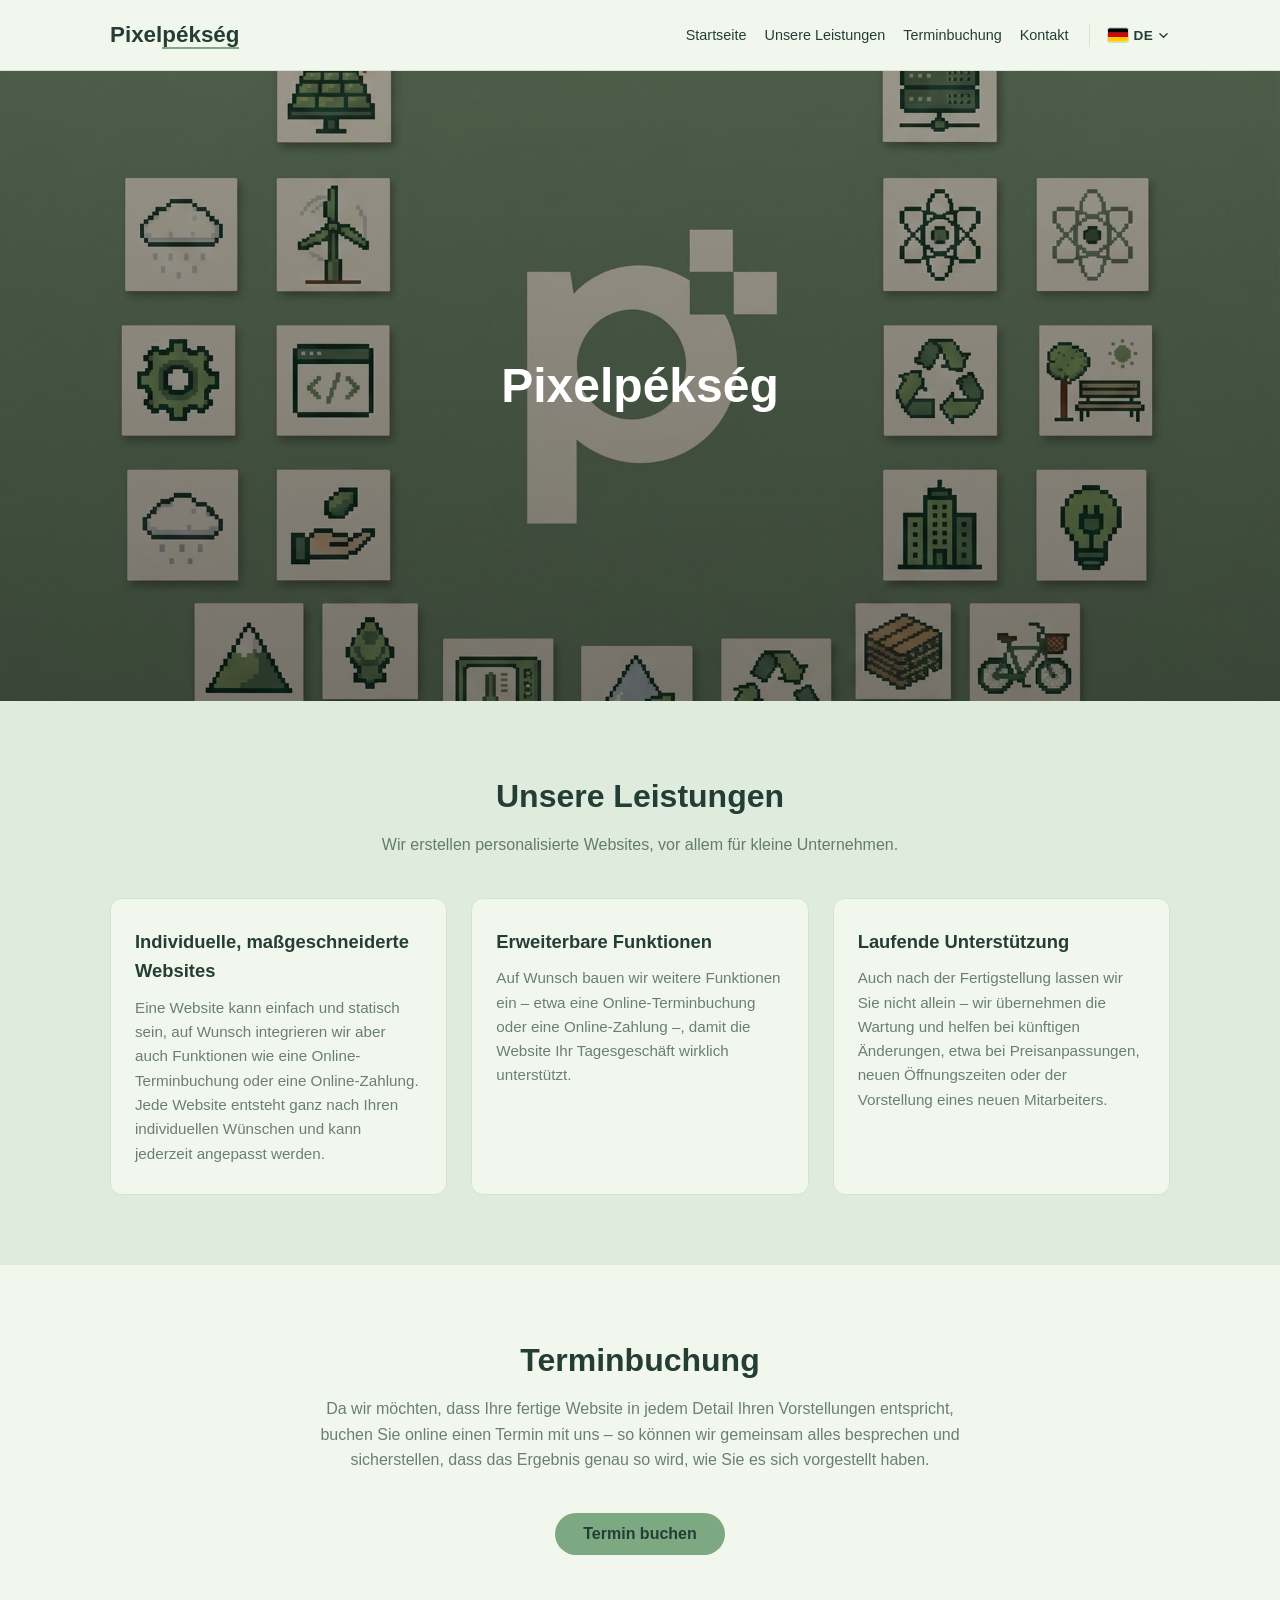
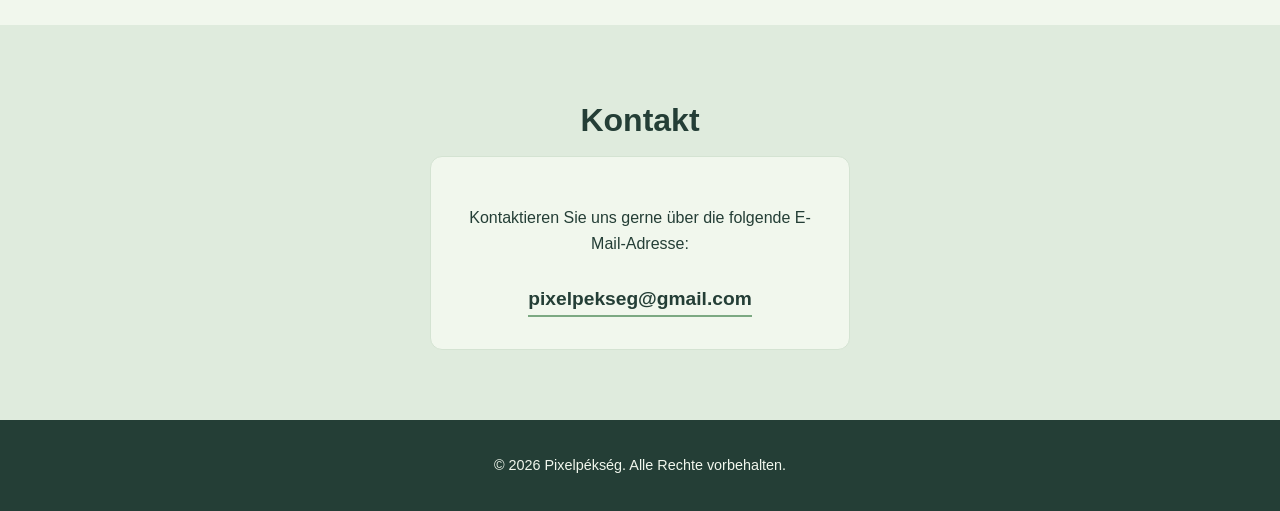
==== de/index.html @ 6c11970d "Initial commit: Pixelpekseg demo website" ====
<!DOCTYPE html>
<html lang="de">
<head>
  <meta charset="UTF-8">
  <meta name="viewport" content="width=device-width, initial-scale=1.0">
  <title>Pixelpékség</title>
  <!-- Replace / upload images/favicon.jpeg with your own logo/icon -->
  <link rel="icon" type="image/jpeg" href="../images/favicon.jpeg">
  <link rel="apple-touch-icon" href="../images/favicon.jpeg">
  <link rel="stylesheet" href="../style.css">
</head>
<body>

  <!-- Header / navigation -->
  <header class="site-header">
    <div class="container header-inner">
      <a href="#home" class="logo">Pixel<span>pékség</span></a>

      <!-- Hamburger button for mobile view -->
      <button class="nav-toggle" id="navToggle" aria-label="Menü öffnen">
        <span></span>
        <span></span>
        <span></span>
      </button>

      <nav class="main-nav" id="mainNav">
        <ul>
          <li><a href="#home">Startseite</a></li>
          <li><a href="#services">Unsere Leistungen</a></li>
          <li><button id="Anywhere_button_nav" class="nav-book-btn anywhere-book-now-button" type="button" data-booking-url="https://pixelpekseg.setmore.com/de/categories/e52a89fd-6958-428e-9dd6-ecbcb98e0421" data-new-tab="false">Terminbuchung</button></li>
          <li><a href="#contact">Kontakt</a></li>
        </ul>

        <!-- Language picker: only the current language is shown, click opens a popup modal -->
        <div class="lang-switch">
          <button class="lang-current" id="langToggle" type="button" aria-haspopup="dialog" aria-expanded="false">
            <svg class="flag" viewBox="0 0 30 20"><rect width="30" height="6.67" fill="#000"/><rect y="6.67" width="30" height="6.67" fill="#DD0000"/><rect y="13.34" width="30" height="6.66" fill="#FFCE00"/></svg>
            DE
            <svg class="chevron" viewBox="0 0 10 6"><path d="M1 1l4 4 4-4" fill="none" stroke="currentColor" stroke-width="1.5" stroke-linecap="round" stroke-linejoin="round"/></svg>
          </button>
        </div>
      </nav>
    </div>
  </header>

  <!-- Home section: just a background photo + the business name -->
  <section id="home" class="hero">
    <div class="hero-overlay">
      <div class="container hero-content">
        <h1>Pixelpékség</h1>
      </div>
    </div>
    <!-- Replace images/hero.jpeg with your own photo -->
    <img src="../images/hero.jpeg" alt="Pixelpékség" class="hero-bg">
  </section>

  <!-- Services section -->
  <section id="services" class="section services">
    <div class="container">
      <h2>Unsere Leistungen</h2>
      <p class="section-lead">
        Wir erstellen personalisierte Websites, vor allem für kleine Unternehmen.
      </p>

      <div class="services-grid">
        <div class="service-card">
          <h3>Individuelle, maßgeschneiderte Websites</h3>
          <p>
            Eine Website kann einfach und statisch sein, auf Wunsch
            integrieren wir aber auch Funktionen wie eine
            Online-Terminbuchung oder eine Online-Zahlung. Jede Website
            entsteht ganz nach Ihren individuellen Wünschen und kann
            jederzeit angepasst werden.
          </p>
        </div>

        <div class="service-card">
          <h3>Erweiterbare Funktionen</h3>
          <p>
            Auf Wunsch bauen wir weitere Funktionen ein – etwa eine
            Online-Terminbuchung oder eine Online-Zahlung –, damit die
            Website Ihr Tagesgeschäft wirklich unterstützt.
          </p>
        </div>

        <div class="service-card">
          <h3>Laufende Unterstützung</h3>
          <p>
            Auch nach der Fertigstellung lassen wir Sie nicht allein – wir
            übernehmen die Wartung und helfen bei künftigen Änderungen,
            etwa bei Preisanpassungen, neuen Öffnungszeiten oder der
            Vorstellung eines neuen Mitarbeiters.
          </p>
        </div>
      </div>
    </div>
  </section>

  <!-- Booking section -->
  <section id="booking" class="section booking">
    <div class="container">
      <h2>Terminbuchung</h2>
      <p class="section-lead">
        Da wir möchten, dass Ihre fertige Website in jedem Detail Ihren
        Vorstellungen entspricht, buchen Sie online einen Termin mit uns –
        so können wir gemeinsam alles besprechen und sicherstellen, dass
        das Ergebnis genau so wird, wie Sie es sich vorgestellt haben.
      </p>

      <!--
        Setmore "Book Now" widget, using the "Website Consultation" service
        category link. If you rename/recreate this service on Setmore, get
        the new "Copy booking link" and update data-booking-url below (and
        in the header nav button too).
      -->
      <script id="anywhere_book_now_script" src="https://assets.setmore.com/integration/book-now/live/v1/anywhere-book-now.js"></script>
      <div class="booking-cta">
        <button id="Anywhere_button_hero" class="btn btn-primary anywhere-book-now-button" type="button" data-booking-url="https://pixelpekseg.setmore.com/de/categories/e52a89fd-6958-428e-9dd6-ecbcb98e0421" data-new-tab="false">
          Termin buchen
        </button>
      </div>
    </div>
  </section>

  <!-- Contact section -->
  <section id="contact" class="section contact">
    <div class="container">
      <h2>Kontakt</h2>
      <div class="contact-card">
        <p>Kontaktieren Sie uns gerne über die folgende E-Mail-Adresse:</p>
        <a class="contact-email" href="mailto:pixelpekseg@gmail.com">pixelpekseg@gmail.com</a>
      </div>
    </div>
  </section>

  <!-- Footer -->
  <footer class="site-footer">
    <div class="container footer-inner">
      <p>&copy; <span id="year"></span> Pixelpékség. Alle Rechte vorbehalten.</p>
    </div>
  </footer>

  <!-- Language picker popup modal -->
  <div class="lang-modal" id="langModal">
    <div class="lang-modal-backdrop" id="langModalBackdrop"></div>
    <div class="lang-modal-box" role="dialog" aria-modal="true" aria-label="Sprache wählen">
      <div class="lang-modal-header">
        <h3>Sprache wählen</h3>
        <button class="lang-modal-close" id="langModalClose" type="button" aria-label="Schließen">&times;</button>
      </div>
      <div class="lang-modal-list">
        <a class="lang-modal-option" href="../index.html">
          <svg class="flag" viewBox="0 0 30 20"><rect width="30" height="6.67" fill="#CE2939"/><rect y="6.67" width="30" height="6.67" fill="#fff"/><rect y="13.34" width="30" height="6.66" fill="#477050"/></svg>
          Magyar
        </a>
        <a class="lang-modal-option" href="../en/index.html">
          <svg class="flag" viewBox="0 0 30 20"><rect width="30" height="20" fill="#00247D"/><path d="M0,0 L30,20 M30,0 L0,20" stroke="#fff" stroke-width="4"/><path d="M0,0 L30,20 M30,0 L0,20" stroke="#CF142B" stroke-width="2"/><path d="M15,0 V20 M0,10 H30" stroke="#fff" stroke-width="6"/><path d="M15,0 V20 M0,10 H30" stroke="#CF142B" stroke-width="3.6"/></svg>
          English
        </a>
        <a class="lang-modal-option active" href="index.html">
          <svg class="flag" viewBox="0 0 30 20"><rect width="30" height="6.67" fill="#000"/><rect y="6.67" width="30" height="6.67" fill="#DD0000"/><rect y="13.34" width="30" height="6.66" fill="#FFCE00"/></svg>
          Deutsch
        </a>
      </div>
    </div>
  </div>

  <script src="../script.js"></script>
</body>
</html>
---- style.css ----
/* ==========================================================
   Base setup
   ========================================================== */
:root {
  /* ----------------------------------------------------------
     BRAND COLOR SCHEME — change only these 3 base colors to
     re-theme the whole site:
       - pale mint (background): #f1f7ed
       - dark forest green:      #243e36
       - sage green:             #7ca982
     The remaining variables (bg-alt, border, primary-dark) are
     light tints/shades derived FROM these 3 colors. If you
     change the base colors a lot, consider regenerating these
     derived tones too for the best look.
     ---------------------------------------------------------- */
  --color-dark: #243e36;                          /* dark forest green - headings, footer, primary text */
  --color-primary: #7ca982;                       /* sage green - buttons, highlights */
  --color-primary-dark: #69906f;                  /* darker sage - hover state (derived) */
  --color-text: #243e36;                          /* body text (same as dark) */
  --color-text-muted: rgba(36, 62, 54, 0.65);      /* muted dark green - secondary text */
  --color-bg: #f1f7ed;                             /* pale mint - main background */
  --color-bg-alt: #dfebdd;                         /* slightly deeper mint tint - alternating section background (derived) */
  --color-border: #d4e3d2;                         /* pale green tint - borders (derived) */

  --font-heading: 'Segoe UI', Arial, sans-serif;
  --font-body: 'Segoe UI', Arial, sans-serif;
  --max-width: 1100px;
}

* {
  box-sizing: border-box;
}

html {
  scroll-behavior: smooth;
}

body {
  margin: 0;
  font-family: var(--font-body);
  color: var(--color-text);
  background: var(--color-bg);
  line-height: 1.6;
}

h1, h2, h3 {
  font-family: var(--font-heading);
  font-weight: 700;
  color: var(--color-dark);
  margin-top: 0;
}

a {
  text-decoration: none;
  color: inherit;
}

img {
  max-width: 100%;
  display: block;
}

.container {
  max-width: var(--max-width);
  margin: 0 auto;
  padding: 0 20px;
}

.section {
  padding: 70px 0;
}

.section h2 {
  font-size: 2rem;
  margin-bottom: 10px;
  text-align: center;
}

.section-lead {
  text-align: center;
  max-width: 650px;
  margin: 0 auto 40px;
  color: var(--color-text-muted);
}

.btn {
  display: inline-block;
  padding: 12px 28px;
  border-radius: 30px;
  font-weight: bold;
  border: none;
  cursor: pointer;
  font-family: inherit;
  font-size: 1rem;
  transition: transform 0.2s ease, background 0.2s ease;
}

.btn-primary {
  background: var(--color-primary);
  color: var(--color-dark);
}

.btn-primary:hover {
  background: var(--color-primary-dark);
  transform: translateY(-2px);
}

/* ==========================================================
   Header / navigation
   ========================================================== */
.site-header {
  position: sticky;
  top: 0;
  z-index: 100;
  background: rgba(241, 247, 237, 0.95);
  border-bottom: 1px solid var(--color-border);
  backdrop-filter: blur(4px);
}

.header-inner {
  display: flex;
  align-items: center;
  justify-content: space-between;
  height: 70px;
}

.logo {
  font-family: var(--font-heading);
  font-size: 1.4rem;
  font-weight: 700;
  color: var(--color-dark);
}

.logo span {
  color: var(--color-dark);
  border-bottom: 2px solid var(--color-primary);
}

.main-nav ul {
  list-style: none;
  display: flex;
  gap: 18px;
  margin: 0;
  padding: 0;
}

.main-nav a,
.nav-book-btn {
  font-weight: 500;
  font-size: 0.9rem;
  white-space: nowrap;
  position: relative;
}

.main-nav a:hover,
.nav-book-btn:hover {
  color: var(--color-dark);
  box-shadow: inset 0 -2px 0 var(--color-primary);
}

.nav-book-btn {
  background: none;
  border: none;
  padding: 0;
  font-family: inherit;
  color: inherit;
  cursor: pointer;
}

.main-nav {
  display: flex;
  align-items: center;
  gap: 20px;
}

.lang-switch {
  padding-left: 16px;
  border-left: 1px solid var(--color-border);
}

.lang-current {
  display: flex;
  align-items: center;
  gap: 6px;
  background: none;
  border: none;
  font-family: inherit;
  font-size: 0.85rem;
  font-weight: 600;
  letter-spacing: 0.02em;
  color: var(--color-dark);
  cursor: pointer;
  padding: 4px 2px;
}

.lang-current .chevron {
  width: 9px;
  height: 9px;
  color: var(--color-dark);
  transition: transform 0.2s ease;
}

.lang-current.open .chevron {
  transform: rotate(180deg);
}

.lang-current .flag {
  width: 20px;
  height: 14px;
  border-radius: 2px;
  display: block;
  flex-shrink: 0;
  box-shadow: 0 0 0 1px rgba(36, 62, 54, 0.15);
}

/* ==========================================================
   Language picker modal
   position:fixed so no parent overflow can ever clip it —
   works reliably on mobile too, unlike an in-header dropdown.
   ========================================================== */
.lang-modal {
  display: none;
  position: fixed;
  inset: 0;
  z-index: 200;
  align-items: center;
  justify-content: center;
  padding: 20px;
}

.lang-modal.open {
  display: flex;
}

.lang-modal-backdrop {
  position: absolute;
  inset: 0;
  background: rgba(36, 62, 54, 0.5);
}

.lang-modal-box {
  position: relative;
  width: 100%;
  max-width: 320px;
  background: var(--color-bg);
  border-radius: 16px;
  padding: 22px;
  box-shadow: 0 20px 50px rgba(36, 62, 54, 0.3);
}

.lang-modal-header {
  display: flex;
  align-items: center;
  justify-content: space-between;
  margin-bottom: 16px;
}

.lang-modal-header h3 {
  margin: 0;
  font-size: 1.1rem;
}

.lang-modal-close {
  background: none;
  border: none;
  font-size: 1.6rem;
  line-height: 1;
  color: var(--color-dark);
  cursor: pointer;
  padding: 2px 6px;
}

.lang-modal-list {
  display: flex;
  flex-direction: column;
  gap: 6px;
}

.lang-modal-option {
  display: flex;
  align-items: center;
  gap: 12px;
  padding: 12px 14px;
  border-radius: 10px;
  font-size: 1rem;
  font-weight: 600;
  color: var(--color-dark);
}

.lang-modal-option:hover {
  background: var(--color-bg-alt);
}

.lang-modal-option.active {
  background: var(--color-bg-alt);
}

.lang-modal-option .flag {
  width: 26px;
  height: 18px;
  border-radius: 3px;
  display: block;
  flex-shrink: 0;
  box-shadow: 0 0 0 1px rgba(36, 62, 54, 0.15);
}

.nav-toggle {
  display: none;
  flex-direction: column;
  justify-content: center;
  gap: 5px;
  width: 32px;
  height: 32px;
  background: none;
  border: none;
  cursor: pointer;
}

.nav-toggle span {
  display: block;
  height: 2px;
  background: var(--color-dark);
  border-radius: 2px;
}

/* ==========================================================
   Hero section
   ========================================================== */
.hero {
  position: relative;
  height: 70vh;
  min-height: 380px;
  display: flex;
  align-items: center;
  justify-content: center;
  overflow: hidden;
}

.hero-bg {
  position: absolute;
  inset: 0;
  width: 100%;
  height: 100%;
  object-fit: cover;
  z-index: -2;
}

.hero-overlay {
  position: absolute;
  inset: 0;
  width: 100%;
  display: flex;
  align-items: center;
  justify-content: center;
  /* Neutral (colorless) darkening only, for text readability - does not
     tint the photo's own colors */
  background: linear-gradient(180deg, rgba(0,0,0,0.35), rgba(0,0,0,0.5));
}

.hero-content {
  text-align: center;
}

.hero-content h1 {
  color: #fff;
  font-size: 3rem;
  margin: 0;
}

/* ==========================================================
   Services section (feature cards)
   ========================================================== */
.services {
  background: var(--color-bg-alt);
}

.services-grid {
  display: grid;
  grid-template-columns: repeat(auto-fit, minmax(260px, 1fr));
  gap: 24px;
}

.service-card {
  background: var(--color-bg);
  border: 1px solid var(--color-border);
  border-radius: 12px;
  padding: 28px 24px;
  transition: transform 0.2s ease, box-shadow 0.2s ease;
}

.service-card:hover {
  transform: translateY(-4px);
  box-shadow: 0 12px 24px rgba(36, 62, 54, 0.1);
}

.service-card h3 {
  font-size: 1.15rem;
  margin-bottom: 10px;
}

.service-card p {
  color: var(--color-text-muted);
  font-size: 0.95rem;
  margin: 0;
}

/* ==========================================================
   Booking section
   ========================================================== */
.booking {
  background: var(--color-bg);
}

.booking-cta {
  text-align: center;
}

/* ==========================================================
   Contact section
   ========================================================== */
.contact {
  background: var(--color-bg-alt);
}

.contact-card {
  max-width: 420px;
  margin: 0 auto;
  text-align: center;
  background: var(--color-bg);
  border: 1px solid var(--color-border);
  border-radius: 12px;
  padding: 32px 24px;
}

.contact-email {
  display: inline-block;
  margin-top: 12px;
  font-size: 1.2rem;
  font-weight: 700;
  color: var(--color-dark);
  border-bottom: 2px solid var(--color-primary);
}

/* ==========================================================
   Footer
   ========================================================== */
.site-footer {
  background: var(--color-dark);
  color: var(--color-bg);
  padding: 30px 0;
}

.footer-inner {
  text-align: center;
  font-size: 0.9rem;
}

.footer-inner p {
  margin: 4px 0;
}

/* ==========================================================
   Responsiveness
   ========================================================== */
@media (max-width: 768px) {
  .nav-toggle {
    display: flex;
  }

  .main-nav {
    position: absolute;
    top: 70px;
    left: 0;
    right: 0;
    flex-direction: column;
    align-items: stretch;
    gap: 0;
    background: var(--color-bg);
    border-bottom: 1px solid var(--color-border);
    max-height: 0;
    overflow: hidden;
    transition: max-height 0.3s ease;
  }

  .main-nav.open {
    max-height: calc(100vh - 70px);
    overflow-y: auto;
  }

  .main-nav ul {
    flex-direction: column;
    gap: 0;
    padding: 10px 20px;
  }

  .main-nav li {
    border-bottom: 1px solid var(--color-border);
  }

  .main-nav a,
  .nav-book-btn {
    display: block;
    width: 100%;
    text-align: left;
    padding: 14px 0;
  }

  .lang-switch {
    display: flex;
    justify-content: center;
    padding: 16px 20px;
    border-left: none;
    border-top: 1px solid var(--color-border);
  }

  .hero-content h1 {
    font-size: 2.1rem;
  }
}
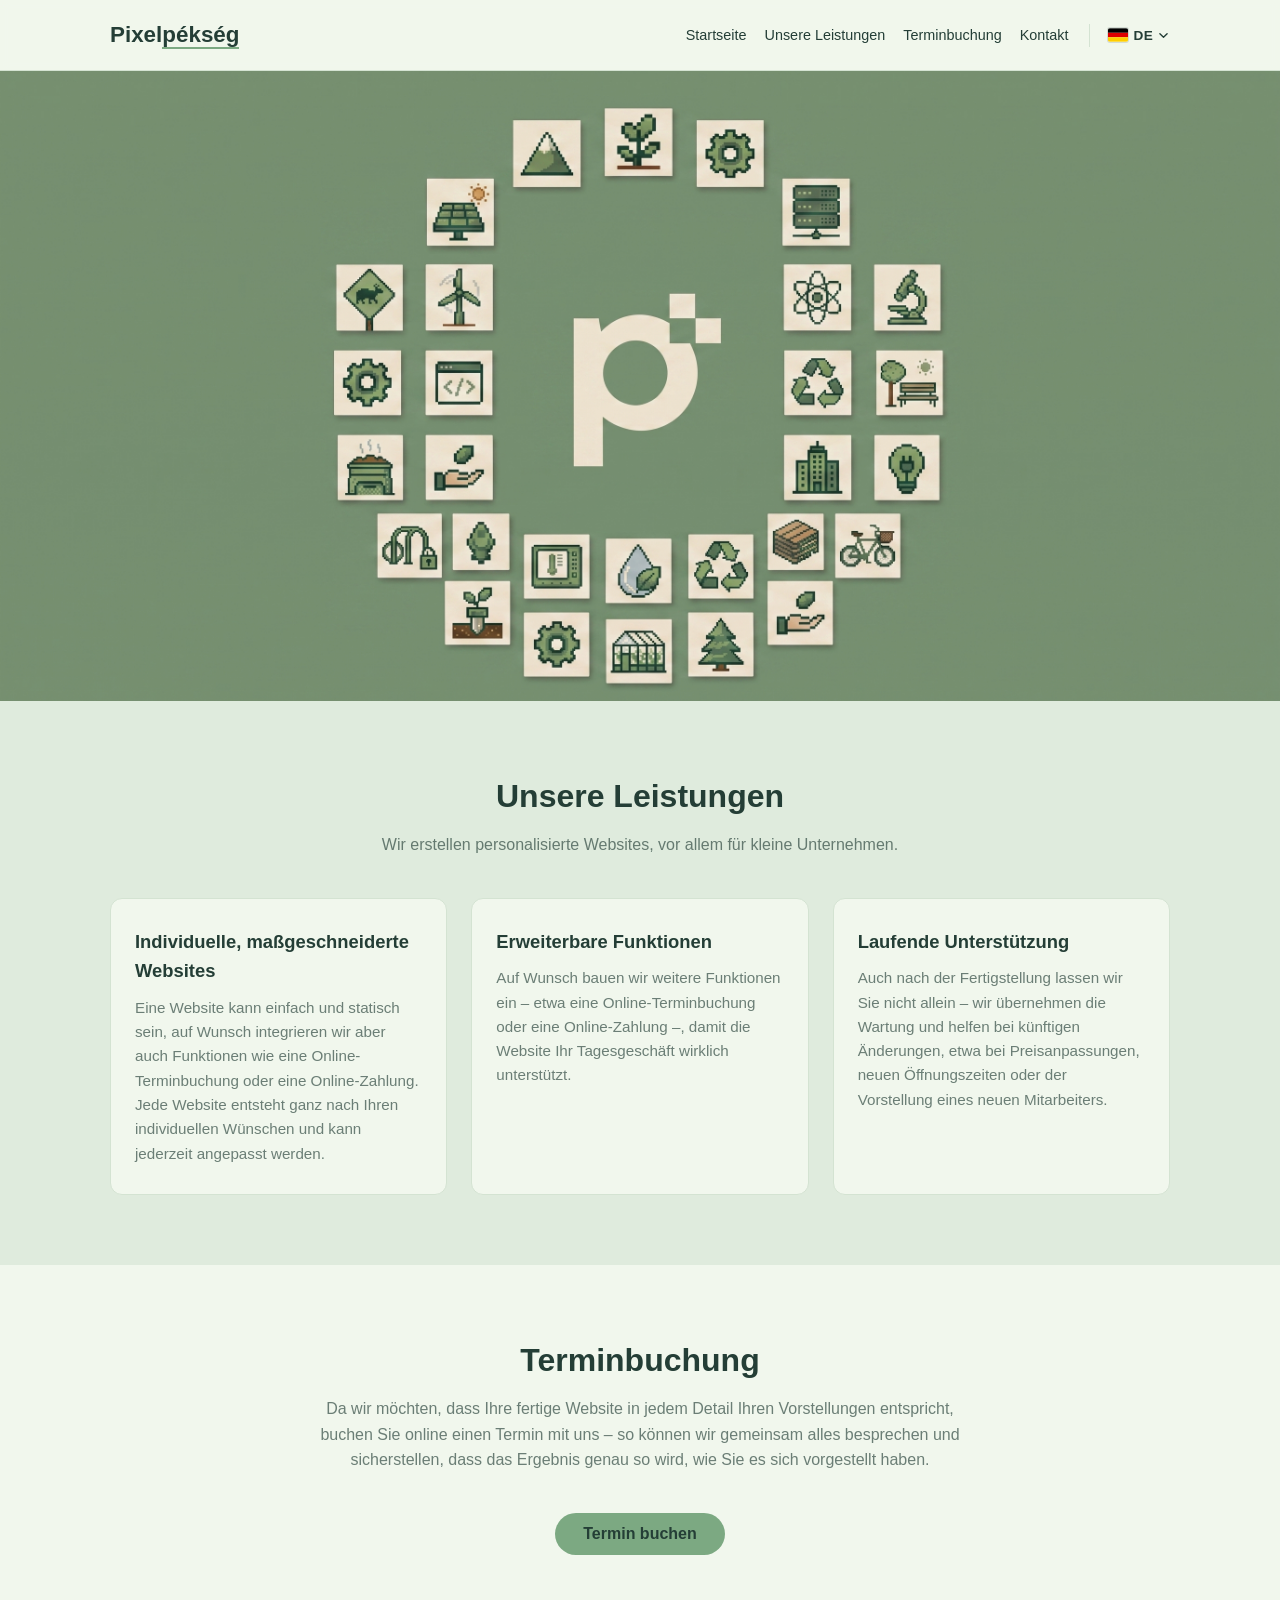
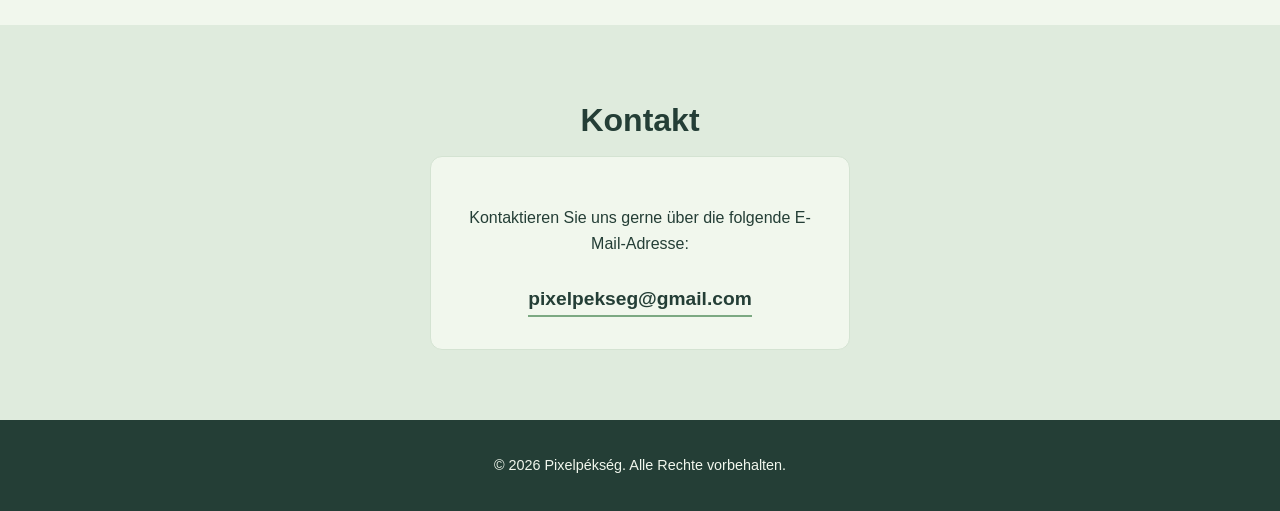
==== commit 20e7360a: "Prepare for google search" ====
--- a/de/index.html
+++ b/de/index.html
@@ -3,7 +3,22 @@
 <head>
   <meta charset="UTF-8">
   <meta name="viewport" content="width=device-width, initial-scale=1.0">
-  <title>Pixelpékség</title>
+  <title>Pixelpékség – Webdesign-Agentur</title>
+  <meta name="description" content="Pixelpékség – individuelle, maßgeschneiderte Websites für kleine Unternehmen, mit Online-Terminbuchung und laufender Wartung.">
+
+  <link rel="canonical" href="https://pixelpekseg.com/de/">
+  <link rel="alternate" hreflang="hu" href="https://pixelpekseg.com/">
+  <link rel="alternate" hreflang="en" href="https://pixelpekseg.com/en/">
+  <link rel="alternate" hreflang="de" href="https://pixelpekseg.com/de/">
+  <link rel="alternate" hreflang="x-default" href="https://pixelpekseg.com/">
+
+  <meta property="og:type" content="website">
+  <meta property="og:title" content="Pixelpékség – Webdesign-Agentur">
+  <meta property="og:description" content="Individuelle, maßgeschneiderte Websites für kleine Unternehmen, mit Online-Terminbuchung und laufender Wartung.">
+  <meta property="og:url" content="https://pixelpekseg.com/de/">
+  <meta property="og:image" content="https://pixelpekseg.com/images/hero.jpeg">
+  <meta property="og:locale" content="de_DE">
+
   <!-- Replace / upload images/favicon.jpeg with your own logo/icon -->
   <link rel="icon" type="image/jpeg" href="../images/favicon.jpeg">
   <link rel="apple-touch-icon" href="../images/favicon.jpeg">
@@ -45,11 +60,6 @@
 
   <!-- Home section: just a background photo + the business name -->
   <section id="home" class="hero">
-    <div class="hero-overlay">
-      <div class="container hero-content">
-        <h1>Pixelpékség</h1>
-      </div>
-    </div>
     <!-- Replace images/hero.jpeg with your own photo -->
     <img src="../images/hero.jpeg" alt="Pixelpékség" class="hero-bg">
   </section>
--- a/style.css
+++ b/style.css
@@ -345,28 +345,6 @@
   z-index: -2;
 }
 
-.hero-overlay {
-  position: absolute;
-  inset: 0;
-  width: 100%;
-  display: flex;
-  align-items: center;
-  justify-content: center;
-  /* Neutral (colorless) darkening only, for text readability - does not
-     tint the photo's own colors */
-  background: linear-gradient(180deg, rgba(0,0,0,0.35), rgba(0,0,0,0.5));
-}
-
-.hero-content {
-  text-align: center;
-}
-
-.hero-content h1 {
-  color: #fff;
-  font-size: 3rem;
-  margin: 0;
-}
-
 /* ==========================================================
    Services section (feature cards)
    ========================================================== */
@@ -512,8 +490,4 @@
     border-left: none;
     border-top: 1px solid var(--color-border);
   }
-
-  .hero-content h1 {
-    font-size: 2.1rem;
-  }
-}
+}
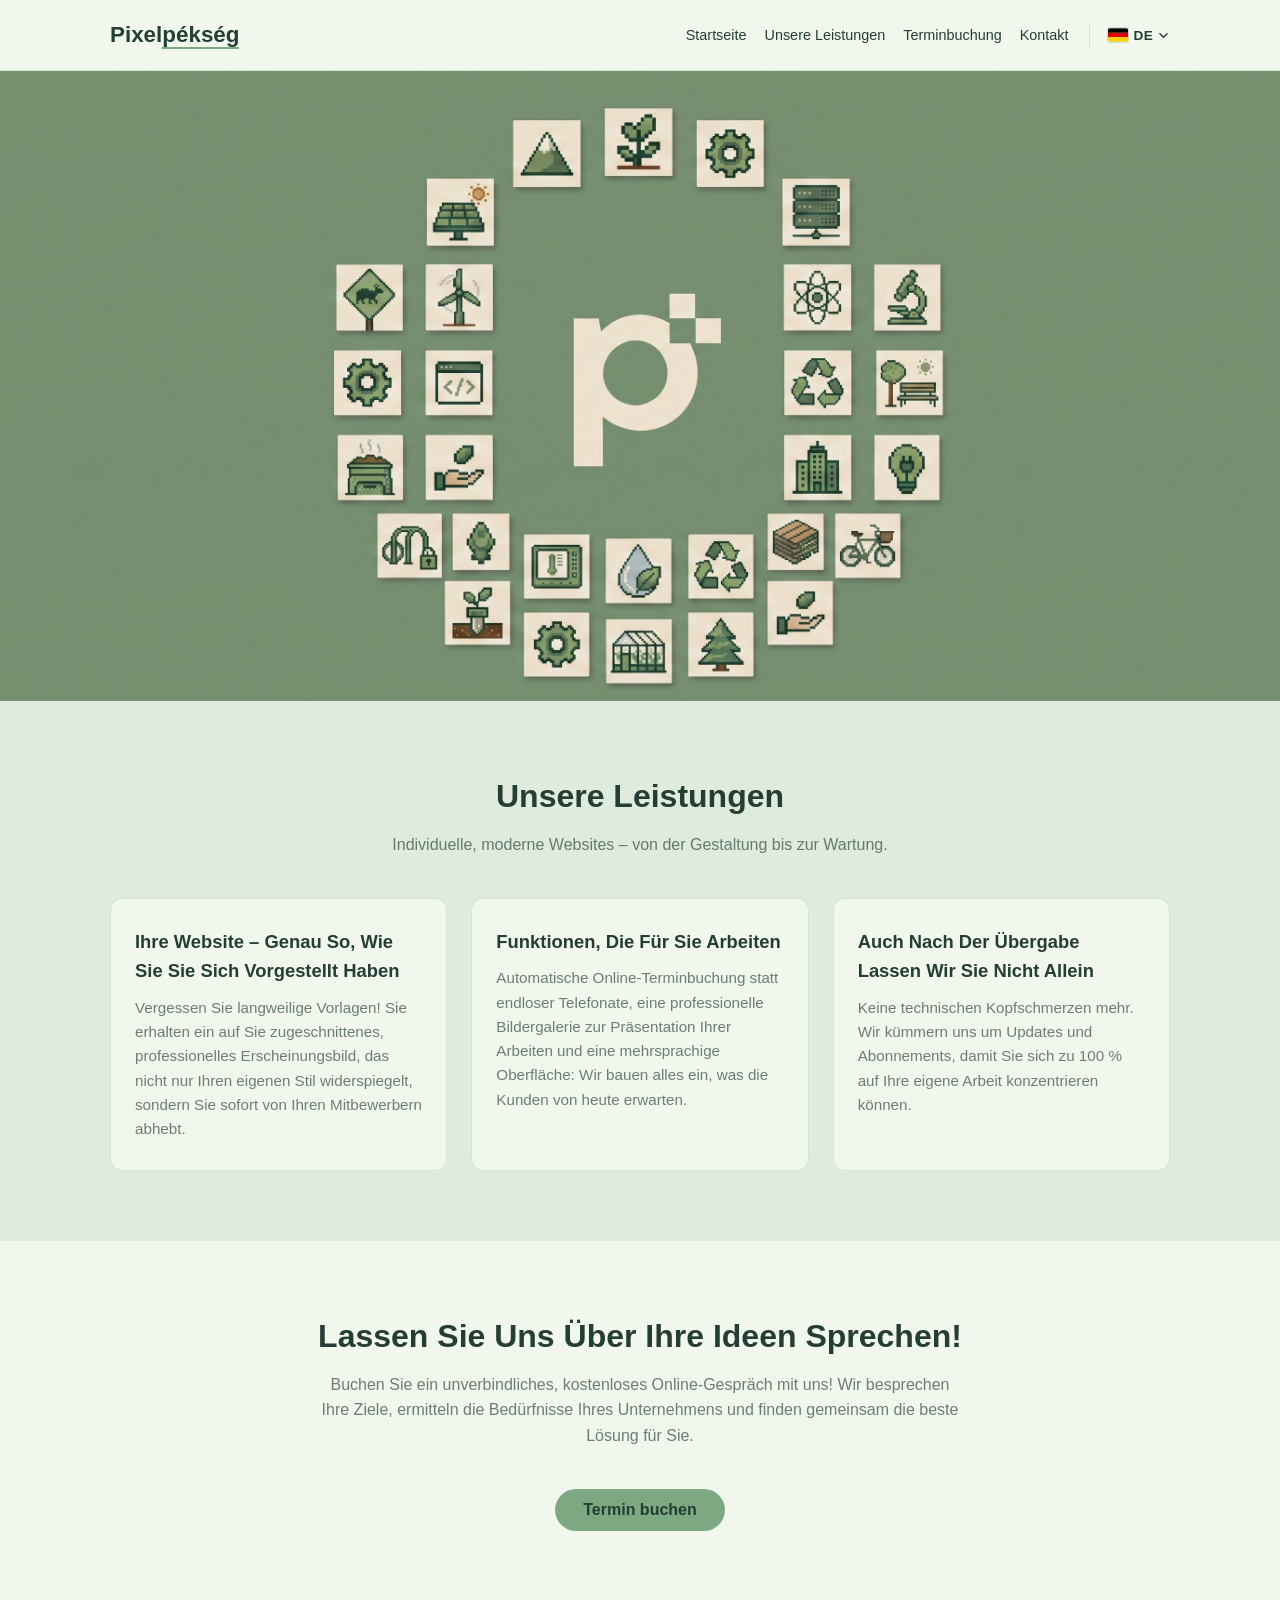
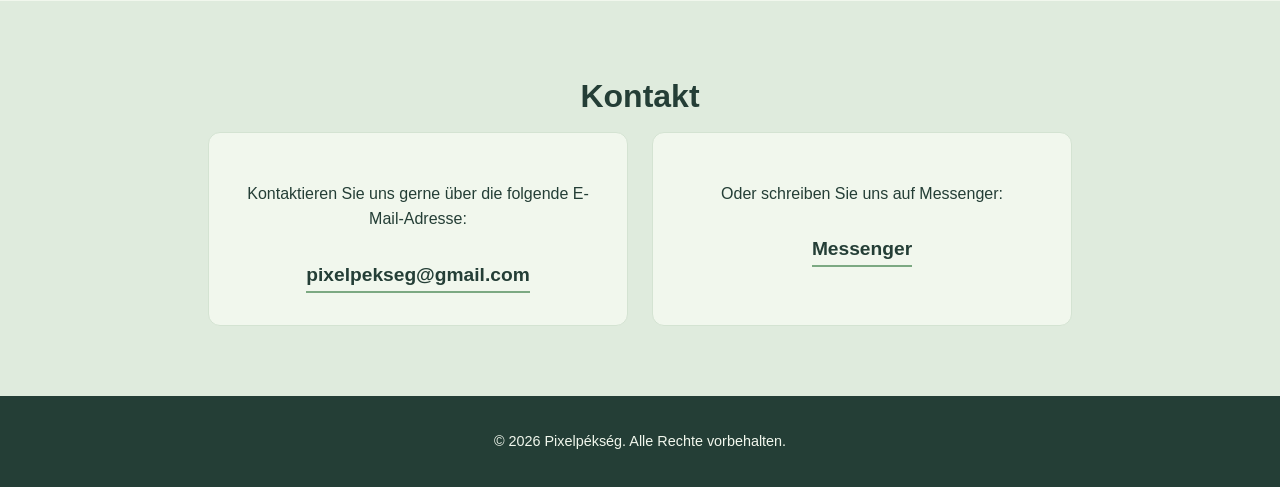
==== commit 9dda97b4: "Added contact ad updated text" ====
--- a/de/index.html
+++ b/de/index.html
@@ -69,37 +69,36 @@
     <div class="container">
       <h2>Unsere Leistungen</h2>
       <p class="section-lead">
-        Wir erstellen personalisierte Websites, vor allem für kleine Unternehmen.
+        Individuelle, moderne Websites – von der Gestaltung bis zur Wartung.
       </p>
 
       <div class="services-grid">
         <div class="service-card">
-          <h3>Individuelle, maßgeschneiderte Websites</h3>
+          <h3>Ihre Website – Genau So, Wie Sie Sie Sich Vorgestellt Haben</h3>
           <p>
-            Eine Website kann einfach und statisch sein, auf Wunsch
-            integrieren wir aber auch Funktionen wie eine
-            Online-Terminbuchung oder eine Online-Zahlung. Jede Website
-            entsteht ganz nach Ihren individuellen Wünschen und kann
-            jederzeit angepasst werden.
+            Vergessen Sie langweilige Vorlagen! Sie erhalten ein auf Sie
+            zugeschnittenes, professionelles Erscheinungsbild, das nicht
+            nur Ihren eigenen Stil widerspiegelt, sondern Sie sofort von
+            Ihren Mitbewerbern abhebt.
           </p>
         </div>
 
         <div class="service-card">
-          <h3>Erweiterbare Funktionen</h3>
+          <h3>Funktionen, Die Für Sie Arbeiten</h3>
           <p>
-            Auf Wunsch bauen wir weitere Funktionen ein – etwa eine
-            Online-Terminbuchung oder eine Online-Zahlung –, damit die
-            Website Ihr Tagesgeschäft wirklich unterstützt.
+            Automatische Online-Terminbuchung statt endloser Telefonate,
+            eine professionelle Bildergalerie zur Präsentation Ihrer
+            Arbeiten und eine mehrsprachige Oberfläche: Wir bauen alles
+            ein, was die Kunden von heute erwarten.
           </p>
         </div>
 
         <div class="service-card">
-          <h3>Laufende Unterstützung</h3>
+          <h3>Auch Nach Der Übergabe Lassen Wir Sie Nicht Allein</h3>
           <p>
-            Auch nach der Fertigstellung lassen wir Sie nicht allein – wir
-            übernehmen die Wartung und helfen bei künftigen Änderungen,
-            etwa bei Preisanpassungen, neuen Öffnungszeiten oder der
-            Vorstellung eines neuen Mitarbeiters.
+            Keine technischen Kopfschmerzen mehr. Wir kümmern uns um
+            Updates und Abonnements, damit Sie sich zu 100&nbsp;% auf Ihre
+            eigene Arbeit konzentrieren können.
           </p>
         </div>
       </div>
@@ -109,12 +108,11 @@
   <!-- Booking section -->
   <section id="booking" class="section booking">
     <div class="container">
-      <h2>Terminbuchung</h2>
+      <h2>Lassen Sie Uns Über Ihre Ideen Sprechen!</h2>
       <p class="section-lead">
-        Da wir möchten, dass Ihre fertige Website in jedem Detail Ihren
-        Vorstellungen entspricht, buchen Sie online einen Termin mit uns –
-        so können wir gemeinsam alles besprechen und sicherstellen, dass
-        das Ergebnis genau so wird, wie Sie es sich vorgestellt haben.
+        Buchen Sie ein unverbindliches, kostenloses Online-Gespräch mit
+        uns! Wir besprechen Ihre Ziele, ermitteln die Bedürfnisse Ihres
+        Unternehmens und finden gemeinsam die beste Lösung für Sie.
       </p>
 
       <!--
@@ -136,9 +134,15 @@
   <section id="contact" class="section contact">
     <div class="container">
       <h2>Kontakt</h2>
-      <div class="contact-card">
-        <p>Kontaktieren Sie uns gerne über die folgende E-Mail-Adresse:</p>
-        <a class="contact-email" href="mailto:pixelpekseg@gmail.com">pixelpekseg@gmail.com</a>
+      <div class="contact-cards">
+        <div class="contact-card">
+          <p>Kontaktieren Sie uns gerne über die folgende E-Mail-Adresse:</p>
+          <a class="contact-email" href="mailto:pixelpekseg@gmail.com">pixelpekseg@gmail.com</a>
+        </div>
+        <div class="contact-card">
+          <p>Oder schreiben Sie uns auf Messenger:</p>
+          <a class="contact-messenger" href="https://m.me/61594080247112" target="_blank" rel="noopener noreferrer">Messenger</a>
+        </div>
       </div>
     </div>
   </section>
--- a/style.css
+++ b/style.css
@@ -400,9 +400,16 @@
   background: var(--color-bg-alt);
 }
 
+.contact-cards {
+  display: flex;
+  flex-wrap: wrap;
+  justify-content: center;
+  gap: 24px;
+}
+
 .contact-card {
+  flex: 1 1 260px;
   max-width: 420px;
-  margin: 0 auto;
   text-align: center;
   background: var(--color-bg);
   border: 1px solid var(--color-border);
@@ -410,7 +417,8 @@
   padding: 32px 24px;
 }
 
-.contact-email {
+.contact-email,
+.contact-messenger {
   display: inline-block;
   margin-top: 12px;
   font-size: 1.2rem;
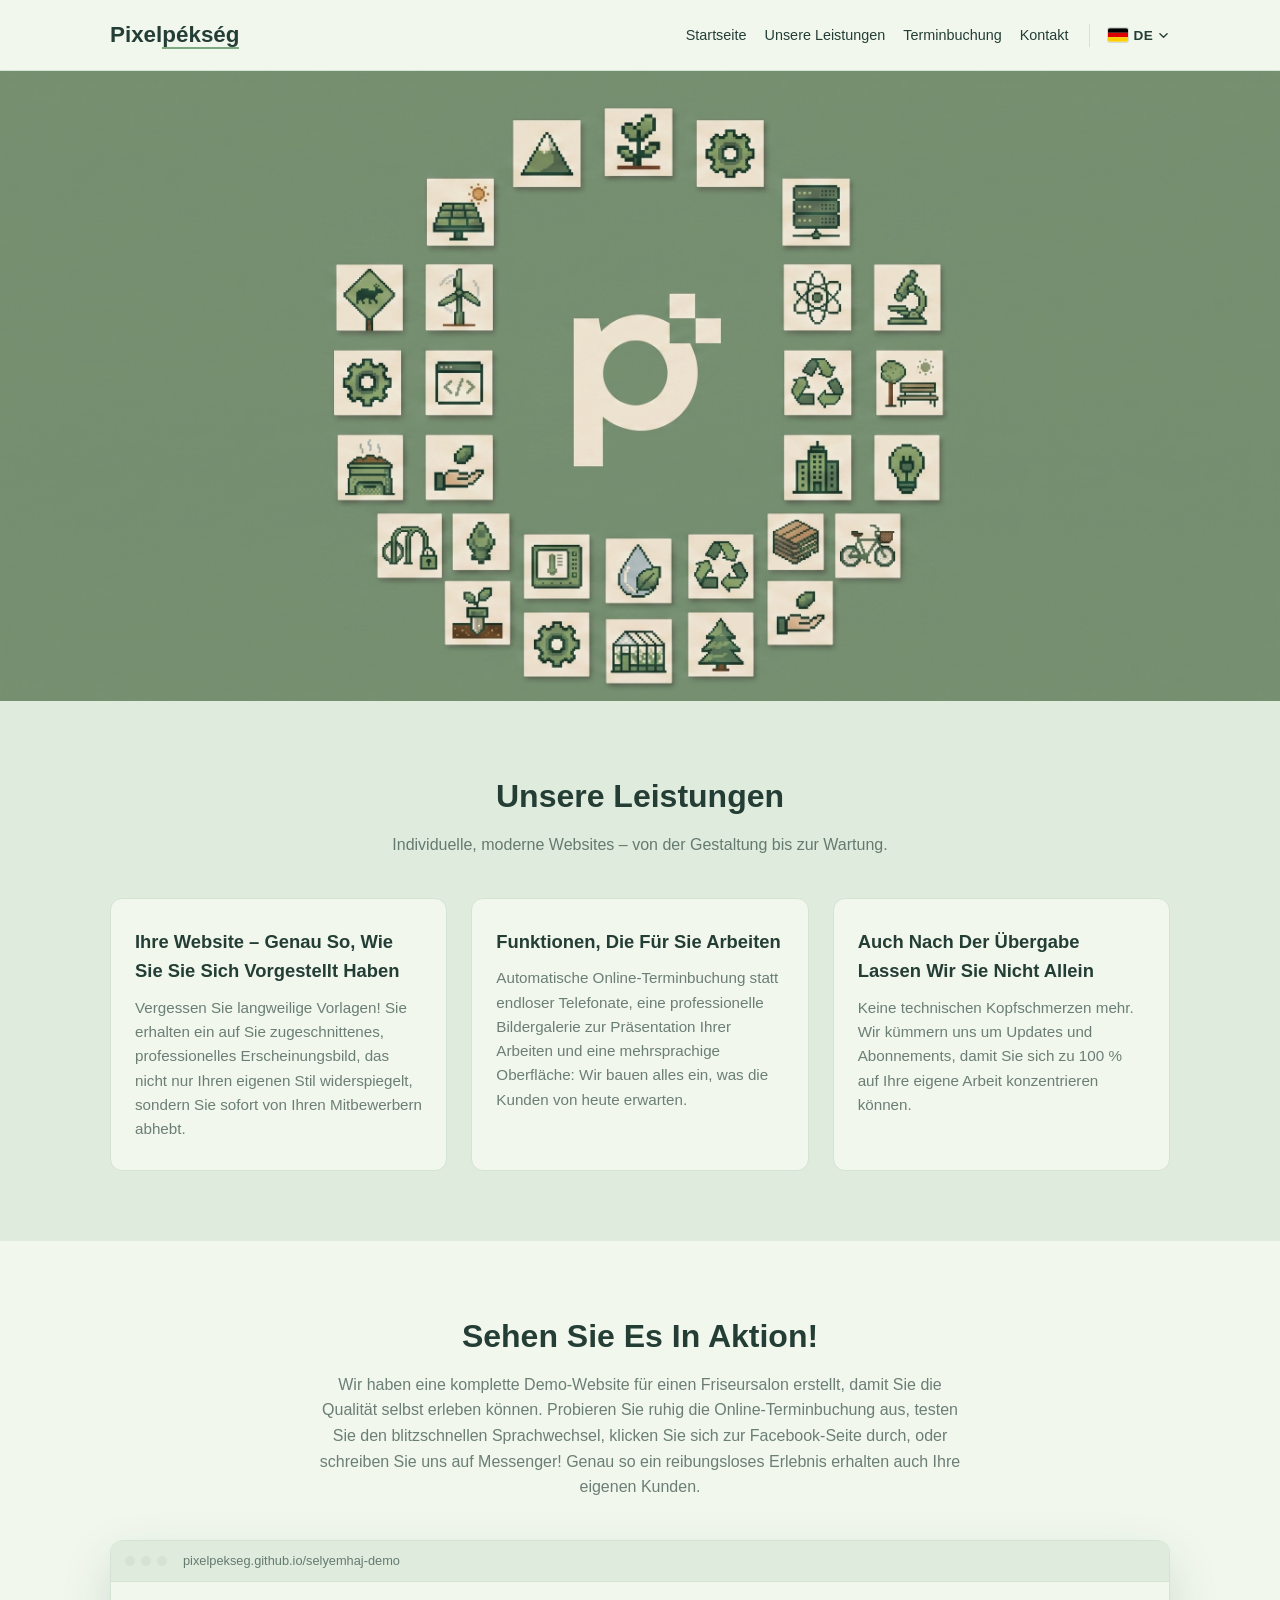
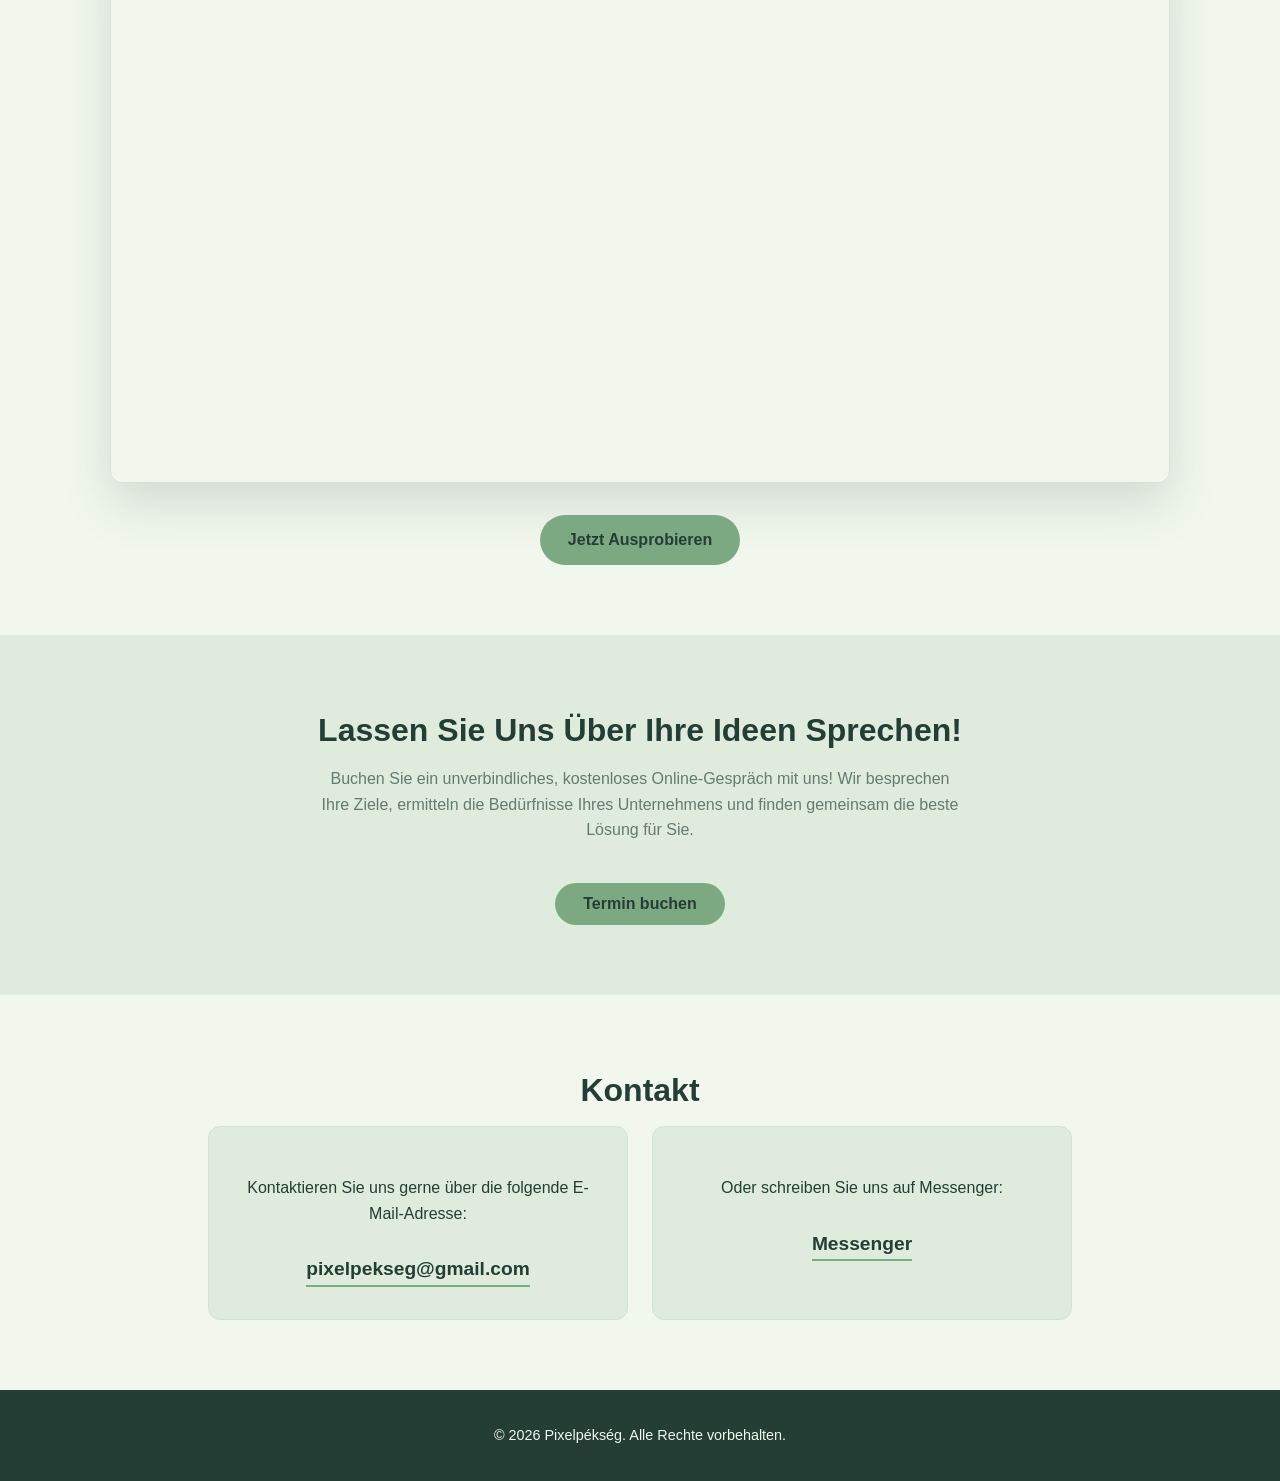
==== commit 7a53583a: "Added demo page" ====
--- a/de/index.html
+++ b/de/index.html
@@ -101,6 +101,43 @@
             eigene Arbeit konzentrieren können.
           </p>
         </div>
+      </div>
+    </div>
+  </section>
+
+  <!-- Demo preview section: showcases the actual live demo website -->
+  <section id="demo" class="section demo-preview">
+    <div class="container">
+      <h2>Sehen Sie Es In Aktion!</h2>
+      <p class="section-lead">
+        Wir haben eine komplette Demo-Website für einen Friseursalon
+        erstellt, damit Sie die Qualität selbst erleben können. Probieren
+        Sie ruhig die Online-Terminbuchung aus, testen Sie den
+        blitzschnellen Sprachwechsel, klicken Sie sich zur Facebook-Seite
+        durch, oder schreiben Sie uns auf Messenger! Genau so ein
+        reibungsloses Erlebnis erhalten auch Ihre eigenen Kunden.
+      </p>
+
+      <div class="demo-frame">
+        <div class="demo-frame-bar">
+          <span class="demo-frame-dot"></span>
+          <span class="demo-frame-dot"></span>
+          <span class="demo-frame-dot"></span>
+          <span class="demo-frame-url">pixelpekseg.github.io/selyemhaj-demo</span>
+        </div>
+        <!-- Live embed of the actual demo site -->
+        <iframe
+          class="demo-frame-iframe"
+          src="https://pixelpekseg.github.io/selyemhaj-demo/"
+          title="Selyemhaj Fodrászat Demo-Website-Vorschau"
+          loading="lazy">
+        </iframe>
+      </div>
+
+      <div class="demo-cta">
+        <a class="btn btn-primary" href="https://pixelpekseg.github.io/selyemhaj-demo/" target="_blank" rel="noopener noreferrer">
+          Jetzt Ausprobieren
+        </a>
       </div>
     </div>
   </section>
--- a/style.css
+++ b/style.css
@@ -383,10 +383,64 @@
 }
 
 /* ==========================================================
+   Demo preview section (embedded live preview of the demo site)
+   ========================================================== */
+.demo-preview {
+  background: var(--color-bg);
+}
+
+.demo-frame {
+  /* Full container width, not a narrower fixed value - the embedded
+     demo site's own header needs enough width to lay out its nav
+     without wrapping to its mobile layout. */
+  max-width: var(--max-width);
+  margin: 0 auto 32px;
+  border-radius: 12px;
+  overflow: hidden;
+  border: 1px solid var(--color-border);
+  box-shadow: 0 20px 50px rgba(36, 62, 54, 0.15);
+}
+
+.demo-frame-bar {
+  display: flex;
+  align-items: center;
+  gap: 6px;
+  padding: 10px 14px;
+  background: var(--color-bg-alt);
+  border-bottom: 1px solid var(--color-border);
+}
+
+.demo-frame-dot {
+  width: 10px;
+  height: 10px;
+  border-radius: 50%;
+  background: var(--color-border);
+}
+
+.demo-frame-url {
+  margin-left: 10px;
+  font-size: 0.8rem;
+  color: var(--color-text-muted);
+}
+
+.demo-frame-iframe {
+  display: block;
+  width: 100%;
+  height: 500px;
+  border: none;
+}
+
+.demo-cta {
+  text-align: center;
+}
+
+/* ==========================================================
    Booking section
    ========================================================== */
 .booking {
-  background: var(--color-bg);
+  /* bg-alt, because inserting the demo-preview section above (bg)
+     shifted the background alternation */
+  background: var(--color-bg-alt);
 }
 
 .booking-cta {
@@ -397,7 +451,8 @@
    Contact section
    ========================================================== */
 .contact {
-  background: var(--color-bg-alt);
+  /* bg, because the booking section above is now bg-alt (see comment there) */
+  background: var(--color-bg);
 }
 
 .contact-cards {
@@ -411,7 +466,9 @@
   flex: 1 1 260px;
   max-width: 420px;
   text-align: center;
-  background: var(--color-bg);
+  /* bg-alt for contrast against the section's own bg background
+     (see comment on .contact above) */
+  background: var(--color-bg-alt);
   border: 1px solid var(--color-border);
   border-radius: 12px;
   padding: 32px 24px;
@@ -449,6 +506,10 @@
    Responsiveness
    ========================================================== */
 @media (max-width: 768px) {
+  .demo-frame-iframe {
+    height: 360px;
+  }
+
   .nav-toggle {
     display: flex;
   }
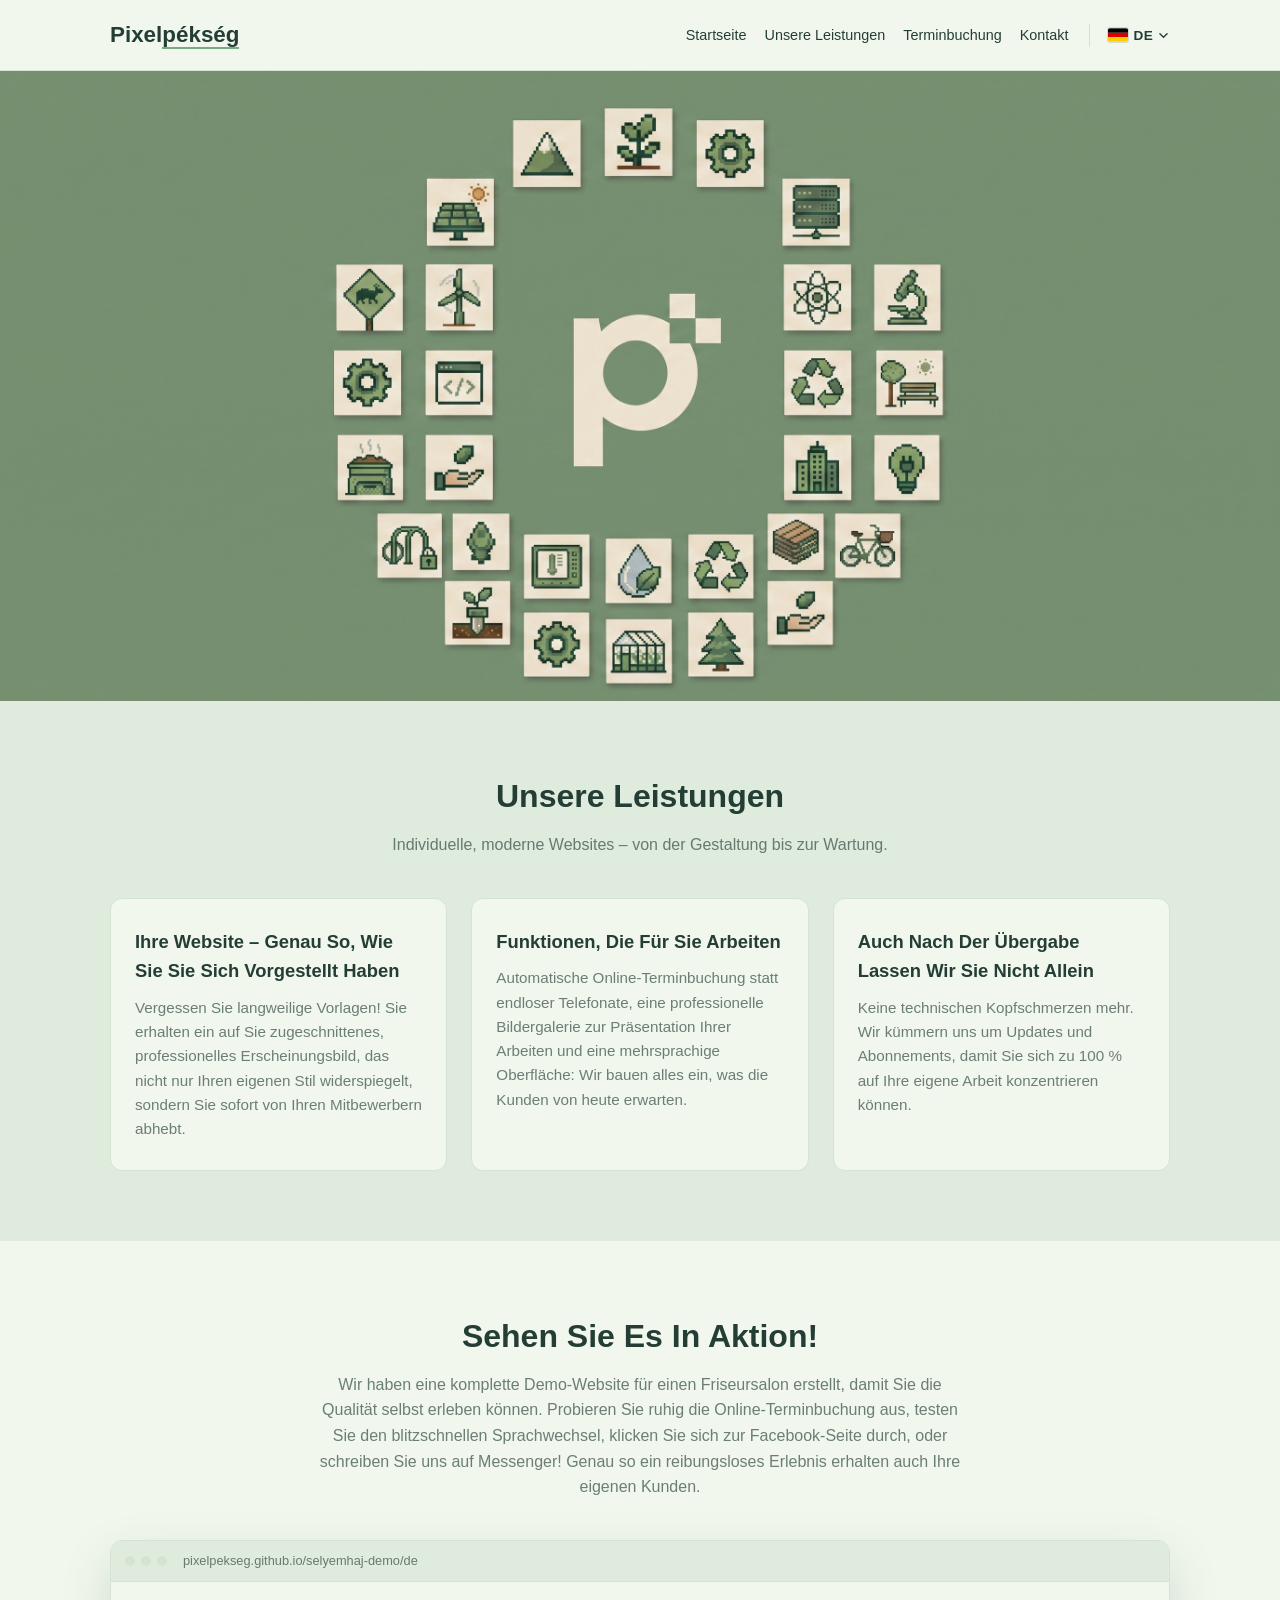
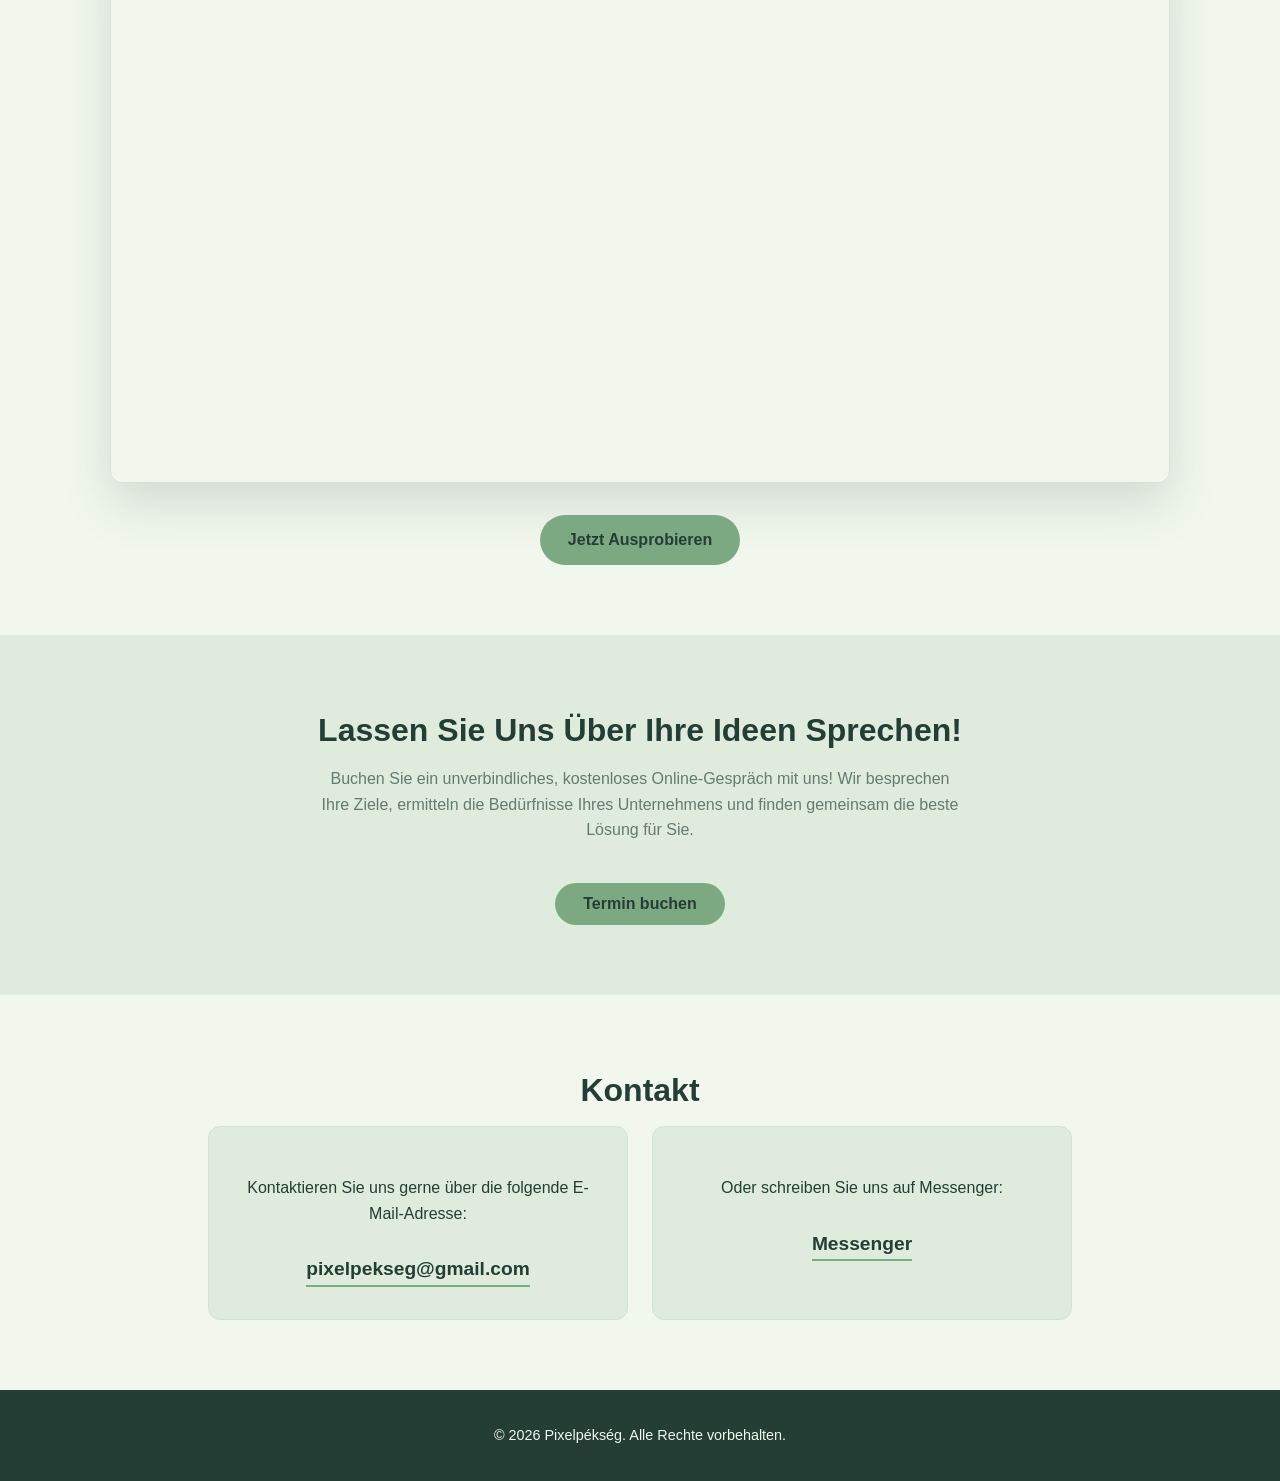
==== commit b50ab978: "Updated demo page language" ====
--- a/de/index.html
+++ b/de/index.html
@@ -123,19 +123,19 @@
           <span class="demo-frame-dot"></span>
           <span class="demo-frame-dot"></span>
           <span class="demo-frame-dot"></span>
-          <span class="demo-frame-url">pixelpekseg.github.io/selyemhaj-demo</span>
+          <span class="demo-frame-url">pixelpekseg.github.io/selyemhaj-demo/de</span>
         </div>
         <!-- Live embed of the actual demo site -->
         <iframe
           class="demo-frame-iframe"
-          src="https://pixelpekseg.github.io/selyemhaj-demo/"
+          src="https://pixelpekseg.github.io/selyemhaj-demo/de/"
           title="Selyemhaj Fodrászat Demo-Website-Vorschau"
           loading="lazy">
         </iframe>
       </div>
 
       <div class="demo-cta">
-        <a class="btn btn-primary" href="https://pixelpekseg.github.io/selyemhaj-demo/" target="_blank" rel="noopener noreferrer">
+        <a class="btn btn-primary" href="https://pixelpekseg.github.io/selyemhaj-demo/de/" target="_blank" rel="noopener noreferrer">
           Jetzt Ausprobieren
         </a>
       </div>
